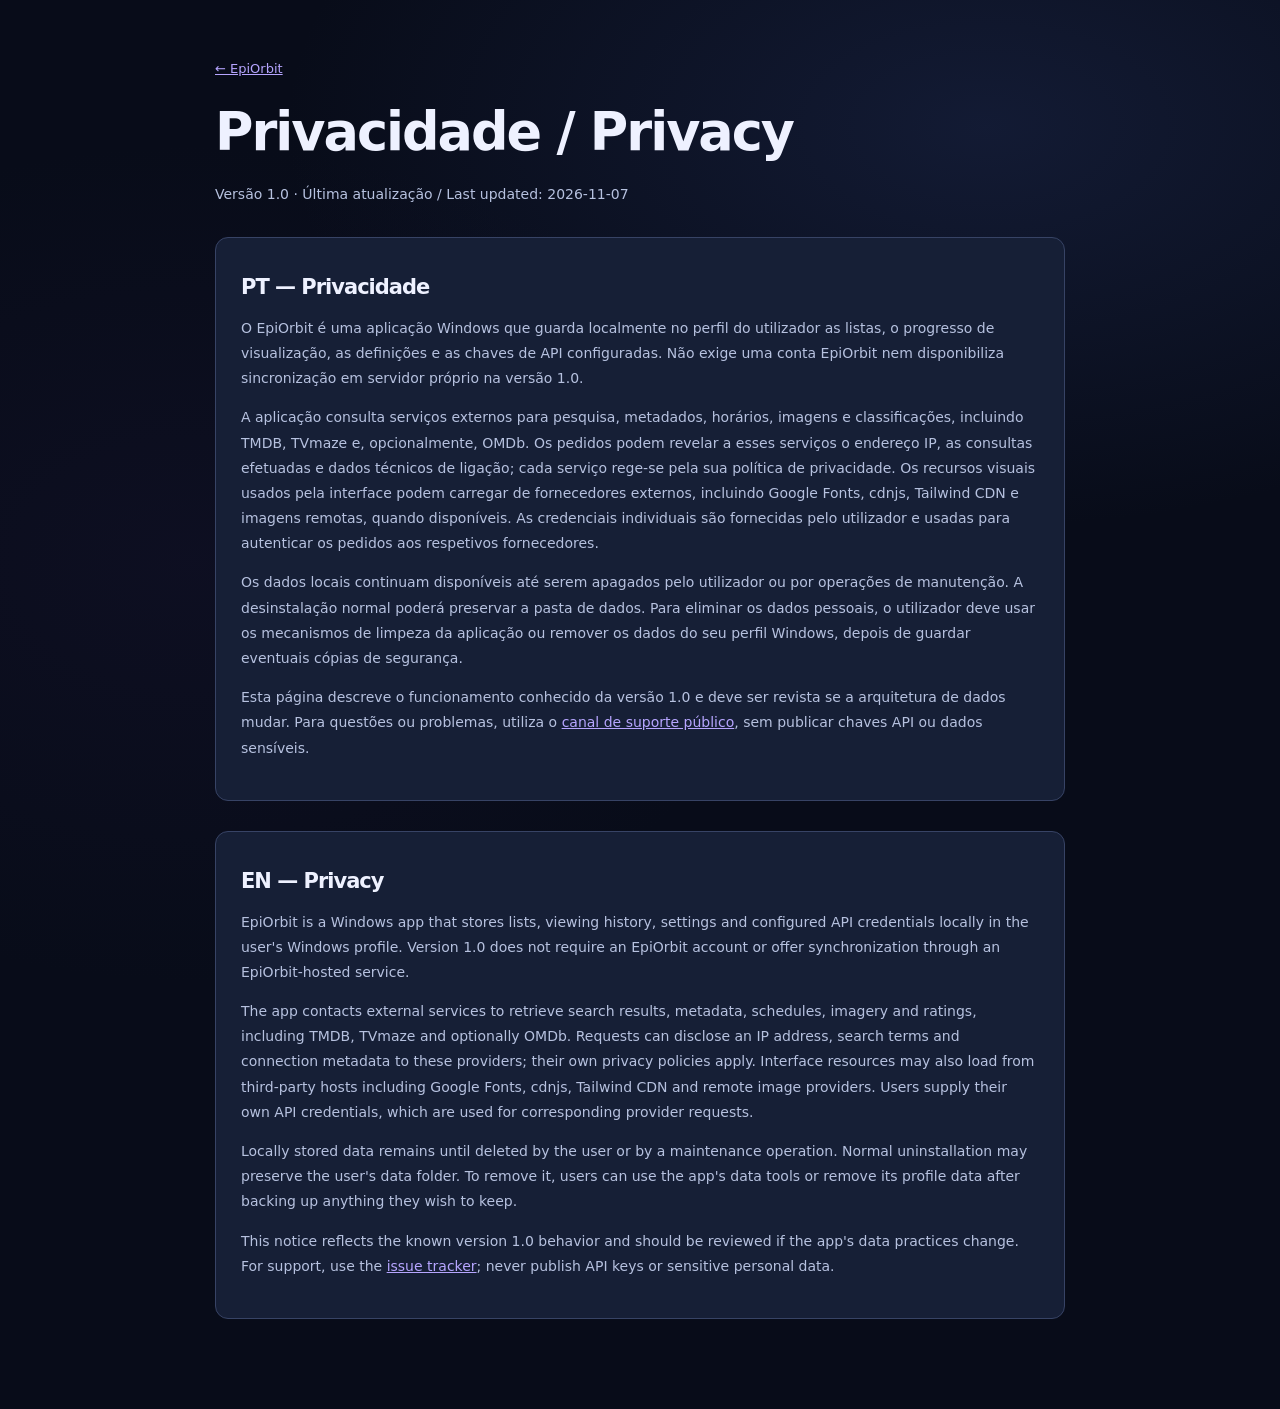
==== site/privacy.html @ d6f92362 "EpiOrbit 1.0 public landing page" ====
<!doctype html><html lang="pt-PT"><head><meta charset="utf-8"><meta name="viewport" content="width=device-width,initial-scale=1"><title>Privacidade — EpiOrbit</title><link rel="stylesheet" href="style.css"></head><body><main class="legal"><a class="backlink" href="index.html">← EpiOrbit</a><h1>Privacidade / Privacy</h1><p class="secondary">Versão 1.0 · Última atualização / Last updated: 2026-11-07</p><section><h2>PT — Privacidade</h2><p>O EpiOrbit é uma aplicação Windows que guarda localmente no perfil do utilizador as listas, o progresso de visualização, as definições e as chaves de API configuradas. Não exige uma conta EpiOrbit nem disponibiliza sincronização em servidor próprio na versão 1.0.</p><p>A aplicação consulta serviços externos para pesquisa, metadados, horários, imagens e classificações, incluindo TMDB, TVmaze e, opcionalmente, OMDb. Os pedidos podem revelar a esses serviços o endereço IP, as consultas efetuadas e dados técnicos de ligação; cada serviço rege-se pela sua política de privacidade. Os recursos visuais usados pela interface podem carregar de fornecedores externos, incluindo Google Fonts, cdnjs, Tailwind CDN e imagens remotas, quando disponíveis. As credenciais individuais são fornecidas pelo utilizador e usadas para autenticar os pedidos aos respetivos fornecedores.</p><p>Os dados locais continuam disponíveis até serem apagados pelo utilizador ou por operações de manutenção. A desinstalação normal poderá preservar a pasta de dados. Para eliminar os dados pessoais, o utilizador deve usar os mecanismos de limpeza da aplicação ou remover os dados do seu perfil Windows, depois de guardar eventuais cópias de segurança.</p><p>Esta página descreve o funcionamento conhecido da versão 1.0 e deve ser revista se a arquitetura de dados mudar. Para questões ou problemas, utiliza o <a href="https://github.com/pympzhub/epiorbit-download/issues">canal de suporte público</a>, sem publicar chaves API ou dados sensíveis.</p></section><section><h2>EN — Privacy</h2><p>EpiOrbit is a Windows app that stores lists, viewing history, settings and configured API credentials locally in the user's Windows profile. Version 1.0 does not require an EpiOrbit account or offer synchronization through an EpiOrbit-hosted service.</p><p>The app contacts external services to retrieve search results, metadata, schedules, imagery and ratings, including TMDB, TVmaze and optionally OMDb. Requests can disclose an IP address, search terms and connection metadata to these providers; their own privacy policies apply. Interface resources may also load from third-party hosts including Google Fonts, cdnjs, Tailwind CDN and remote image providers. Users supply their own API credentials, which are used for corresponding provider requests.</p><p>Locally stored data remains until deleted by the user or by a maintenance operation. Normal uninstallation may preserve the user's data folder. To remove it, users can use the app's data tools or remove its profile data after backing up anything they wish to keep.</p><p>This notice reflects the known version 1.0 behavior and should be reviewed if the app's data practices change. For support, use the <a href="https://github.com/pympzhub/epiorbit-download/issues">issue tracker</a>; never publish API keys or sensitive personal data.</p></section></main></body></html>
---- site/style.css ----
:root{--bg:#080c19;--surface:#121a30;--surface2:#1a2340;--border:#303d60;--text:#eef1ff;--muted:#9daacb;--violet:#a475ff;--blue:#648cff;--green:#66e8b3}*{box-sizing:border-box}html{scroll-behavior:smooth}body{margin:0;font-family:Inter,system-ui,-apple-system,'Segoe UI',sans-serif;color:var(--text);background:radial-gradient(ellipse 700px 400px at 77% 9%,#23315d65,transparent),radial-gradient(ellipse 600px 420px at 15% 40%,#241a4433,transparent),var(--bg);line-height:1.6}a{color:inherit;text-decoration:none}button{font:inherit;cursor:pointer}.container{width:min(1180px,calc(100% - 44px));margin:auto}.skip{position:absolute;left:-10000px}.skip:focus{left:20px;top:20px;z-index:100;background:white;color:black;padding:12px}.header{position:sticky;top:0;z-index:30;background:#0c1025ed;border-bottom:1px solid #ffffff16;backdrop-filter:blur(18px)}.bar{height:70px;display:flex;justify-content:space-between;align-items:center;gap:28px}.brand{display:inline-flex;align-items:center;gap:10px;font-size:24px;font-weight:800;letter-spacing:-.8px;white-space:nowrap}.brand img{width:39px;height:39px;object-fit:contain}.orbit{color:#c4b0ff}.vtag{font-size:10px;padding:3px 8px;border:1px solid #4c4478;border-radius:50px;background:#292343;color:#c9b6ff;letter-spacing:0}nav{display:flex;gap:24px}nav a,.footer-links a{font-size:13px;color:var(--muted)}nav a:hover,.footer-links a:hover{color:#fff}.lang{background:#202b48;color:#e6e0ff;border:1px solid #515d85;border-radius:9px;padding:7px 11px;font-weight:750}.hero{min-height:565px;padding-top:72px;padding-bottom:55px;display:grid;grid-template-columns:1fr 1.15fr;align-items:center;gap:42px}.eyebrow,.section-label{color:#b4a1ff;text-transform:uppercase;letter-spacing:1.5px;font-weight:750;font-size:11px}.eyebrow{display:inline-flex;align-items:center;gap:8px;border:1px solid #514676;background:#241e3e;padding:7px 12px;border-radius:30px;letter-spacing:.8px}.dot{width:7px;height:7px;background:var(--green);box-shadow:0 0 12px var(--green);border-radius:50%}h1{font-size:clamp(38px,4.1vw,65px);line-height:1.09;letter-spacing:-2px;margin:22px 0 22px}h1 em{font-style:normal;background:linear-gradient(110deg,#a3bbff,#cd8aff);background-clip:text;-webkit-background-clip:text;color:transparent}h2{font-size:clamp(27px,3vw,41px);line-height:1.18;letter-spacing:-1px;margin:12px 0 16px}h3{letter-spacing:-.25px}.lead{color:#b9c4e0;font-size:16px;line-height:1.8;max-width:600px}.cta{display:flex;gap:12px;flex-wrap:wrap;margin:28px 0 12px}.btn{border-radius:11px;padding:13px 18px;font-weight:760;display:inline-flex;align-items:center;justify-content:center;gap:8px;min-height:47px}.btn.primary{background:linear-gradient(108deg,#587cf1,#924bef);color:white;box-shadow:0 8px 26px #6434cf44}.btn.primary:hover{filter:brightness(1.15)}.btn.ghost{border:1px solid #637293;background:#17213a;color:#e9ecfc}.btn.ghost:hover{background:#263457}.secondary{font-size:11px;color:#8897b9;margin-top:16px}.hero-shot{position:relative;transform:perspective(1200px) rotateY(-4deg);box-shadow:0 45px 85px #0009,0 0 0 1px #586bb077,0 0 65px #5d4db52c;border-radius:13px;overflow:hidden;background:#111a30}.hero-shot img{width:100%;display:block;max-height:395px;object-fit:cover;object-position:0 0}.shot-chrome{height:27px;display:flex;align-items:center;gap:5px;padding:0 12px;background:#1b2644;color:#8595b9;font-size:9px}.shot-chrome i{width:6px;height:6px;border-radius:50%;background:#8191b7}.shot-chrome i:first-child{background:#fa7c86}.shot-chrome i:nth-child(2){background:#f7cd7d}.shot-chrome i:nth-child(3){background:#6ccba1}.shot-chrome span{margin-left:7px}.section{padding-top:76px;padding-bottom:76px}.section-head{margin-bottom:32px}.features{display:grid;grid-template-columns:repeat(3,minmax(0,1fr));gap:15px}.features article{background:linear-gradient(160deg,#1a2440bb,#11182ebf);border:1px solid var(--border);border-radius:16px;padding:25px;min-height:220px}.features article:hover{border-color:#786cb1}.ico{font-size:27px;color:#ae98ff;display:flex;width:44px;height:44px;align-items:center;justify-content:center;background:#342e59;border-radius:12px}.features h3{margin:17px 0 8px;font-size:17px}.features p{color:#a9b7d1;font-size:13px;line-height:1.7;margin:0}.showcase{background:linear-gradient(180deg,#0b1022,#131b32);border-top:1px solid #303854;border-bottom:1px solid #303854}.gallery{display:grid;grid-template-columns:1fr 1fr;gap:24px}.gallery figure{border:1px solid #445479;border-radius:14px;overflow:hidden;background:#19233a;margin:0}.gallery img{width:100%;aspect-ratio:16/9;object-fit:cover;object-position:top left;display:block}.gallery figcaption{font-weight:650;color:#d8e2f9;font-size:13px;padding:13px 17px}.install-grid{display:grid;grid-template-columns:1fr 1fr;gap:65px;align-items:center}.steps{list-style:none;margin:0;padding:25px;background:#141d33;border:1px solid var(--border);border-radius:17px;counter-reset:step}.steps li{counter-increment:step;display:flex;flex-direction:column;position:relative;padding:8px 4px 22px 51px;margin:0 0 18px;border-bottom:1px solid #35415e}.steps li:last-child{margin:0;padding-bottom:6px;border:0}.steps li:before{content:counter(step);position:absolute;top:5px;left:2px;border:1px solid #6855a1;background:#413272;width:31px;height:31px;border-radius:50%;display:grid;place-items:center;font-weight:750}.steps strong{font-size:15px}.steps span{font-size:13px;color:#a7b5d1;margin-top:5px}.faq{max-width:870px;margin:0 auto}.faq details{border-bottom:1px solid #35405c;padding:17px 0}.faq summary{cursor:pointer;font-size:15px;font-weight:650}.faq p{color:#abbad5;font-size:13px;line-height:1.8}.footer{border-top:1px solid #303d58;background:#0c1120;padding:45px 0 22px}.footer-grid{display:flex;justify-content:space-between;gap:40px}.footer-grid p{font-size:12px;color:#9caccc}.footer-links{display:flex;align-items:flex-start;flex-wrap:wrap;gap:14px 25px;max-width:430px}.bottom{padding-top:24px;margin-top:27px;border-top:1px solid #27344d;display:flex;justify-content:space-between;gap:16px;color:#8796b6;flex-wrap:wrap}.bottom small{font-size:10px}.bottom a{text-decoration:underline}.legal{max-width:900px;margin:55px auto 90px;padding:0 25px}.legal section{margin-top:30px;padding:25px;border:1px solid #374365;background:#161f36;border-radius:13px}.legal p,.legal li{font-size:14px;color:#b6c1df;line-height:1.8}.legal a{color:#b6a5ff;text-decoration:underline}.legal h2{font-size:21px}.callout{padding:13px;background:#29223b;border:1px solid #5a4778;border-radius:8px}.backlink{font-size:13px;color:#bdaaff}@media(max-width:980px){.bar{gap:14px}nav{gap:10px}nav a{font-size:11px}.hero{grid-template-columns:1fr;padding-top:45px}.hero-shot{transform:none}.features{grid-template-columns:repeat(2,minmax(0,1fr))}.install-grid{gap:25px}}@media(max-width:640px){.container{width:min(100% - 30px,1180px)}.bar{height:auto;min-height:63px;flex-wrap:wrap;padding:10px 0}nav{order:3;width:100%;overflow:auto;white-space:nowrap;padding:5px 0;gap:15px}.hero{padding:45px 0}.features,.gallery,.install-grid{grid-template-columns:1fr}.features article{min-height:0;padding:20px}.section{padding:48px 0}.hero-shot img{max-height:300px}.footer-grid{flex-direction:column}.footer-links{gap:12px}.btn{width:100%}.cta{flex-direction:column}}
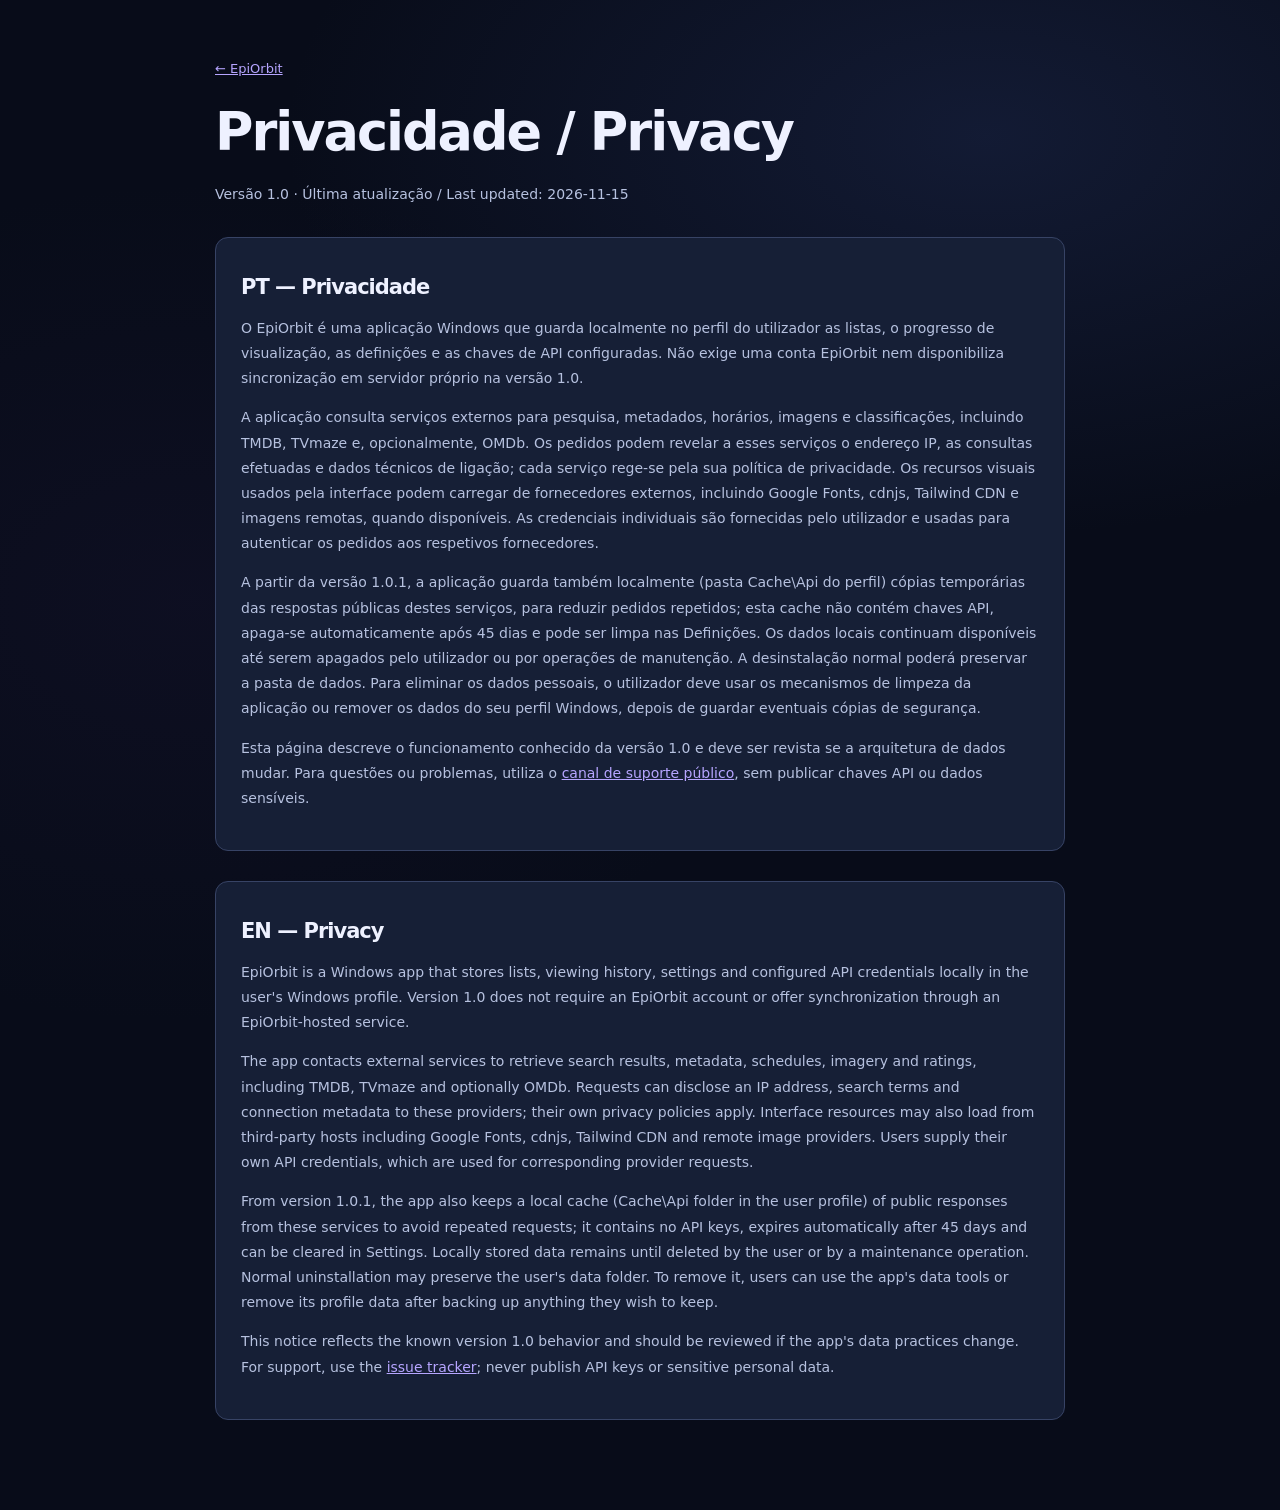
==== commit 9fb554dd: "EpiOrbit 1.0.1 (windows): pagina, notas e documentacao" ====
--- a/site/privacy.html
+++ b/site/privacy.html
@@ -1 +1 @@
-<!doctype html><html lang="pt-PT"><head><meta charset="utf-8"><meta name="viewport" content="width=device-width,initial-scale=1"><title>Privacidade — EpiOrbit</title><link rel="stylesheet" href="style.css"></head><body><main class="legal"><a class="backlink" href="index.html">← EpiOrbit</a><h1>Privacidade / Privacy</h1><p class="secondary">Versão 1.0 · Última atualização / Last updated: 2026-11-07</p><section><h2>PT — Privacidade</h2><p>O EpiOrbit é uma aplicação Windows que guarda localmente no perfil do utilizador as listas, o progresso de visualização, as definições e as chaves de API configuradas. Não exige uma conta EpiOrbit nem disponibiliza sincronização em servidor próprio na versão 1.0.</p><p>A aplicação consulta serviços externos para pesquisa, metadados, horários, imagens e classificações, incluindo TMDB, TVmaze e, opcionalmente, OMDb. Os pedidos podem revelar a esses serviços o endereço IP, as consultas efetuadas e dados técnicos de ligação; cada serviço rege-se pela sua política de privacidade. Os recursos visuais usados pela interface podem carregar de fornecedores externos, incluindo Google Fonts, cdnjs, Tailwind CDN e imagens remotas, quando disponíveis. As credenciais individuais são fornecidas pelo utilizador e usadas para autenticar os pedidos aos respetivos fornecedores.</p><p>Os dados locais continuam disponíveis até serem apagados pelo utilizador ou por operações de manutenção. A desinstalação normal poderá preservar a pasta de dados. Para eliminar os dados pessoais, o utilizador deve usar os mecanismos de limpeza da aplicação ou remover os dados do seu perfil Windows, depois de guardar eventuais cópias de segurança.</p><p>Esta página descreve o funcionamento conhecido da versão 1.0 e deve ser revista se a arquitetura de dados mudar. Para questões ou problemas, utiliza o <a href="https://github.com/pympzhub/epiorbit-download/issues">canal de suporte público</a>, sem publicar chaves API ou dados sensíveis.</p></section><section><h2>EN — Privacy</h2><p>EpiOrbit is a Windows app that stores lists, viewing history, settings and configured API credentials locally in the user's Windows profile. Version 1.0 does not require an EpiOrbit account or offer synchronization through an EpiOrbit-hosted service.</p><p>The app contacts external services to retrieve search results, metadata, schedules, imagery and ratings, including TMDB, TVmaze and optionally OMDb. Requests can disclose an IP address, search terms and connection metadata to these providers; their own privacy policies apply. Interface resources may also load from third-party hosts including Google Fonts, cdnjs, Tailwind CDN and remote image providers. Users supply their own API credentials, which are used for corresponding provider requests.</p><p>Locally stored data remains until deleted by the user or by a maintenance operation. Normal uninstallation may preserve the user's data folder. To remove it, users can use the app's data tools or remove its profile data after backing up anything they wish to keep.</p><p>This notice reflects the known version 1.0 behavior and should be reviewed if the app's data practices change. For support, use the <a href="https://github.com/pympzhub/epiorbit-download/issues">issue tracker</a>; never publish API keys or sensitive personal data.</p></section></main></body></html>
+<!doctype html><html lang="pt-PT"><head><meta charset="utf-8"><meta name="viewport" content="width=device-width,initial-scale=1"><title>Privacidade — EpiOrbit</title><link rel="stylesheet" href="style.css"></head><body><main class="legal"><a class="backlink" href="index.html">← EpiOrbit</a><h1>Privacidade / Privacy</h1><p class="secondary">Versão 1.0 · Última atualização / Last updated: 2026-11-15</p><section><h2>PT — Privacidade</h2><p>O EpiOrbit é uma aplicação Windows que guarda localmente no perfil do utilizador as listas, o progresso de visualização, as definições e as chaves de API configuradas. Não exige uma conta EpiOrbit nem disponibiliza sincronização em servidor próprio na versão 1.0.</p><p>A aplicação consulta serviços externos para pesquisa, metadados, horários, imagens e classificações, incluindo TMDB, TVmaze e, opcionalmente, OMDb. Os pedidos podem revelar a esses serviços o endereço IP, as consultas efetuadas e dados técnicos de ligação; cada serviço rege-se pela sua política de privacidade. Os recursos visuais usados pela interface podem carregar de fornecedores externos, incluindo Google Fonts, cdnjs, Tailwind CDN e imagens remotas, quando disponíveis. As credenciais individuais são fornecidas pelo utilizador e usadas para autenticar os pedidos aos respetivos fornecedores.</p><p>A partir da versão 1.0.1, a aplicação guarda também localmente (pasta Cache\Api do perfil) cópias temporárias das respostas públicas destes serviços, para reduzir pedidos repetidos; esta cache não contém chaves API, apaga-se automaticamente após 45 dias e pode ser limpa nas Definições. Os dados locais continuam disponíveis até serem apagados pelo utilizador ou por operações de manutenção. A desinstalação normal poderá preservar a pasta de dados. Para eliminar os dados pessoais, o utilizador deve usar os mecanismos de limpeza da aplicação ou remover os dados do seu perfil Windows, depois de guardar eventuais cópias de segurança.</p><p>Esta página descreve o funcionamento conhecido da versão 1.0 e deve ser revista se a arquitetura de dados mudar. Para questões ou problemas, utiliza o <a href="https://github.com/pympzhub/epiorbit-download/issues">canal de suporte público</a>, sem publicar chaves API ou dados sensíveis.</p></section><section><h2>EN — Privacy</h2><p>EpiOrbit is a Windows app that stores lists, viewing history, settings and configured API credentials locally in the user's Windows profile. Version 1.0 does not require an EpiOrbit account or offer synchronization through an EpiOrbit-hosted service.</p><p>The app contacts external services to retrieve search results, metadata, schedules, imagery and ratings, including TMDB, TVmaze and optionally OMDb. Requests can disclose an IP address, search terms and connection metadata to these providers; their own privacy policies apply. Interface resources may also load from third-party hosts including Google Fonts, cdnjs, Tailwind CDN and remote image providers. Users supply their own API credentials, which are used for corresponding provider requests.</p><p>From version 1.0.1, the app also keeps a local cache (Cache\Api folder in the user profile) of public responses from these services to avoid repeated requests; it contains no API keys, expires automatically after 45 days and can be cleared in Settings. Locally stored data remains until deleted by the user or by a maintenance operation. Normal uninstallation may preserve the user's data folder. To remove it, users can use the app's data tools or remove its profile data after backing up anything they wish to keep.</p><p>This notice reflects the known version 1.0 behavior and should be reviewed if the app's data practices change. For support, use the <a href="https://github.com/pympzhub/epiorbit-download/issues">issue tracker</a>; never publish API keys or sensitive personal data.</p></section></main></body></html>
